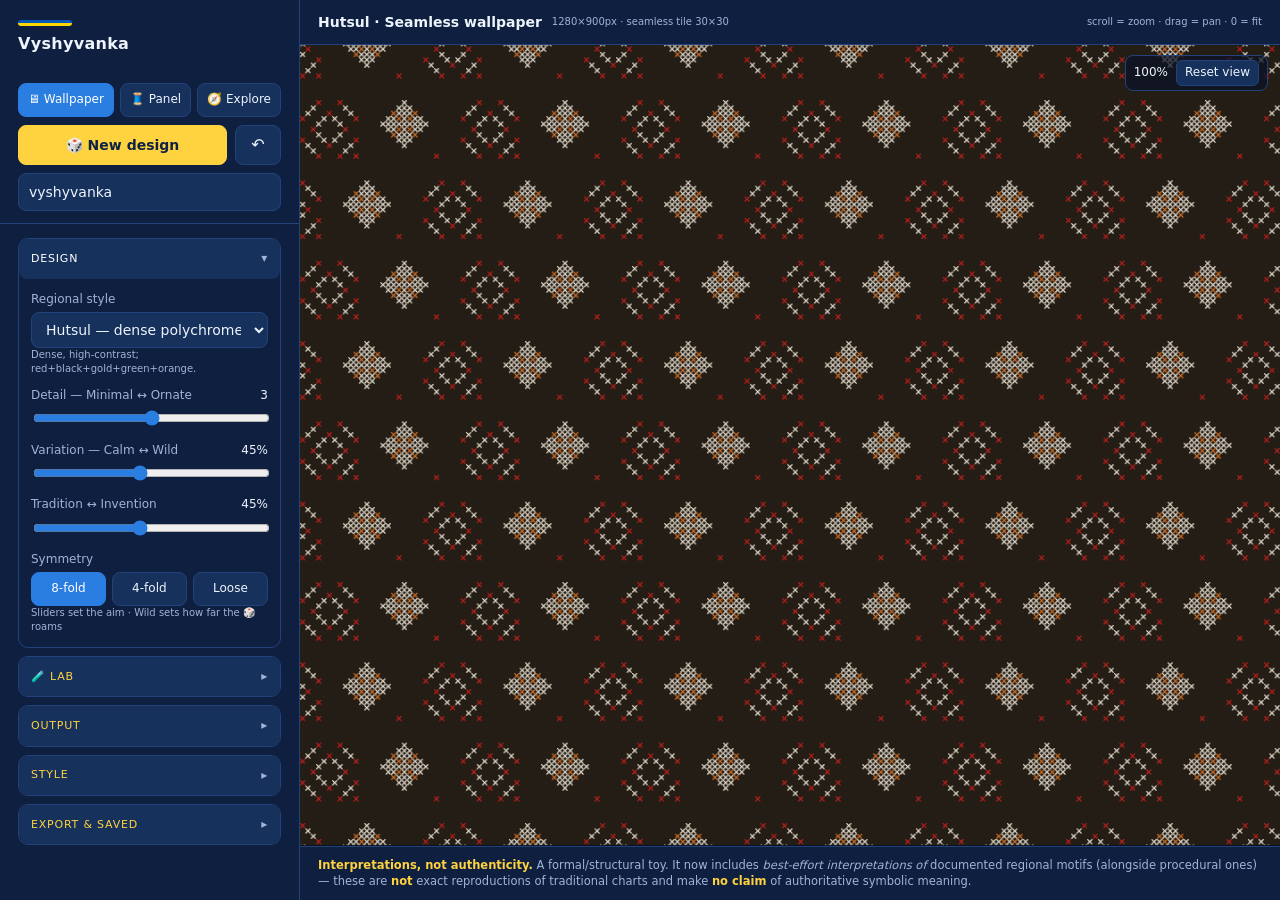
==== index.html @ 0e1c5b54 "feat: surface mode toggle (Wallpaper/Panel/Explore) in the always-visible action bar" ====
<!DOCTYPE html>
<!--
ABOUTME: Single-file procedural "vyshyvanka-style" cross-stitch sprite generator with wallpaper export.
ABOUTME: Generates symmetric counted-thread patterns from geometric primitives + regional palettes. Not a claim of authenticity or meaning.
-->
<html lang="en">
<head>
<meta charset="utf-8" />
<meta name="viewport" content="width=device-width, initial-scale=1" />
<title>Vyshyvanka Wallpaper Generator — formal/structural explorer</title>
<link rel="icon" href="data:image/svg+xml,%3Csvg xmlns='http://www.w3.org/2000/svg' viewBox='0 0 16 16'%3E%3Crect width='16' height='16' fill='%230f1f40'/%3E%3Cpath d='M4 4 12 12 M12 4 4 12' stroke='%23ffd23f' stroke-width='2' stroke-linecap='round' fill='none'/%3E%3C/svg%3E" />
<link rel="stylesheet" href="styles.css" />
</head>
<body>
<aside>
  <button class="drawerClose" id="drawerClose" aria-label="Close controls">✕</button>
  <div class="brand">
    <div class="flagbar"></div>
    <h1>Vyshyvanka</h1>
  </div>

  <div class="actionbar">
    <div class="seg" id="modeSeg" role="radiogroup" aria-label="Mode">
      <button data-mode="wallpaper" class="on">🖥 Wallpaper</button>
      <button data-mode="panel">🧵 Panel</button>
      <button data-mode="explore">🧭 Explore</button>
    </div>
    <div class="row">
      <button class="primary" id="gen">🎲 New design</button>
      <button id="undo" title="Undo last design" aria-label="Undo">↶</button>
    </div>
    <input type="text" id="seed" placeholder="seed — type to reproduce" aria-label="Seed" />
  </div>

  <div class="acc">
    <section class="acc-sec" data-sec="design">
      <button class="acc-h" aria-expanded="true" aria-controls="sec-design">Design</button>
      <div class="acc-b" id="sec-design">
        <label for="region">Regional style</label>
        <select id="region"></select>
        <div class="tag" id="regionNote"></div>
        <label>Detail — Minimal ↔ Ornate <span class="val" id="cxVal"></span></label>
        <input type="range" id="complexity" min="1" max="5" step="1" />
        <label>Variation — Calm ↔ Wild <span class="val" id="vyVal"></span></label>
        <input type="range" id="variety" min="0" max="100" step="1" />
        <label>Tradition ↔ Invention <span class="val" id="trVal"></span></label>
        <input type="range" id="tradition" min="0" max="100" step="1" />
        <label>Symmetry</label>
        <div class="seg" id="symSeg" role="radiogroup" aria-label="Symmetry"></div>
        <div class="tag">Sliders set the aim · Wild sets how far the 🎲 roams</div>
      </div>
    </section>

    <section class="acc-sec" data-sec="lab">
      <button class="acc-h" aria-expanded="false" aria-controls="sec-lab">🧪 Lab</button>
      <div class="acc-b hidden" id="sec-lab">
        <div class="row">
          <button type="button" id="labRandom">🎲 Randomize</button>
          <button type="button" id="labReset">Reset to seed</button>
        </div>
        <div class="tag" style="margin-bottom:6px">Randomize rolls a new genome · Reset returns to seed-driven motifs · editing pins the exact genome.</div>
        <div class="tag" id="labPinned" style="display:none;color:var(--accent2)">🔒 Genome pinned to all field motifs — New design or Reset clears it.</div>
        <label>Layers <span class="val" id="labNLayersVal"></span></label>
        <input type="range" id="labNLayers" min="1" max="4" step="1" />
        <label>Color bands (levels) <span class="val" id="labLevelsVal"></span></label>
        <input type="range" id="labLevels" min="2" max="10" step="1" />
        <div id="labLayers"></div>
      </div>
    </section>

    <section class="acc-sec" data-sec="output">
      <button class="acc-h" aria-expanded="false" aria-controls="sec-output">Output</button>
      <div class="acc-b hidden" id="sec-output">
        <div id="wallControls">
          <label for="res">Resolution</label>
          <select id="res"></select>
          <label>Layout</label>
          <div class="seg" id="layoutSeg" role="radiogroup" aria-label="Layout"></div>
          <label>Motif scale</label>
          <div class="seg" id="scaleSeg" role="radiogroup" aria-label="Motif scale"></div>
        </div>
        <div id="panelControls" class="hidden">
          <label>Panel shape</label>
          <div class="seg" id="shapeSeg" role="radiogroup" aria-label="Panel shape"></div>
        </div>
      </div>
    </section>

    <section class="acc-sec" data-sec="style">
      <button class="acc-h" aria-expanded="false" aria-controls="sec-style">Style</button>
      <div class="acc-b hidden" id="sec-style">
        <label>Stitch style</label>
        <div class="seg" id="styleSeg" role="radiogroup" aria-label="Stitch style">
          <button data-style="x" class="on">✕ Cross-stitch</button>
          <button data-style="sq">▢ Filled</button>
        </div>
        <label>Cloth background</label>
        <div class="seg" id="bgSeg" role="radiogroup" aria-label="Cloth background"></div>
      </div>
    </section>

    <section class="acc-sec" data-sec="export">
      <button class="acc-h" aria-expanded="false" aria-controls="sec-export">Export &amp; saved</button>
      <div class="acc-b hidden" id="sec-export">
        <label>Download</label>
        <div class="row3">
          <button id="png" title="Full-resolution PNG of the current design">⬇ PNG</button>
          <button id="tile" title="The seamless repeating tile (Seamless layout only)">⬇ Tile</button>
          <button id="chart" title="Counted-stitch chart with DMC thread legend">⬇ Chart</button>
        </div>
        <button id="share" class="wide">🔗 Copy share link</button>
        <label>Saved designs</label>
        <button id="save" class="wide">★ Save current to favorites</button>
        <div id="favs" class="favs" aria-label="Saved designs"></div>
        <button id="resetAll" class="wide danger" title="Clear favorites and reset all controls to defaults">↺ Reset all</button>
      </div>
    </section>
  </div>
</aside>

<main>
  <div class="toolbar">
    <button class="menuBtn" id="menuBtn">☰ Controls</button>
    <strong id="title">—</strong>
    <span class="tag" id="dims"></span>
    <div class="spacer"></div>
    <span class="tag" id="hint"></span>
  </div>
  <div class="stage">
    <div class="vphud"><span id="vpZoom">100%</span><button id="vpReset" type="button">Reset view</button></div>
    <div class="frame"><canvas id="cv"></canvas></div>
  </div>
  <div class="disclaimer">
    <b>Interpretations, not authenticity.</b> A formal/structural toy. It now
    includes <i>best-effort interpretations of</i> documented regional motifs
    (alongside procedural ones) — these are <b>not</b> exact reproductions of
    traditional charts and make <b>no claim</b> of authoritative symbolic meaning.
  </div>
  <div id="backdrop"></div>
</main>

<script src="data.js"></script>
<script src="generator.js"></script>
<script src="render.js"></script>
<script src="viewport.js"></script>
<script src="app.js"></script>
</body>
</html>
---- styles.css ----
:root{
    /* Ukrainian flag-inspired UI chrome: azure panels, yellow action */
    --bg:#081226; --panel:#0f1f40; --panel2:#16315c; --ink:#eef4fc;
    --muted:#9fb4d8; --accent:#2a7de1; --accent2:#ffd23f; --line:#21437a;
  }
  *{box-sizing:border-box}
  html,body{margin:0;height:100%}
  body{
    background:var(--bg); color:var(--ink);
    font:14px/1.45 system-ui,Segoe UI,Roboto,sans-serif;
    display:flex; min-height:100vh;
  }
  aside{
    width:300px; flex:0 0 300px; background:var(--panel);
    border-right:1px solid var(--line); padding:18px 18px 28px;
    display:flex; flex-direction:column; gap:14px; overflow:auto;
  }
  h1{font-size:16px; margin:0 0 2px; letter-spacing:.3px}
  fieldset{border:1px solid var(--line); border-radius:10px; padding:12px; margin:0}
  legend{color:var(--accent2); font-size:11px; text-transform:uppercase; letter-spacing:.8px; padding:0 6px}
  label{display:block; font-size:12px; color:var(--muted); margin:10px 0 4px}
  label:first-of-type{margin-top:0}
  select,input[type=text]{
    width:100%; background:var(--panel2); color:var(--ink);
    border:1px solid var(--line); border-radius:8px; padding:8px 10px; font:inherit;
  }
  input[type=range]{width:100%; accent-color:var(--accent)}
  .row{display:flex; gap:8px}
  .row>*{flex:1}
  button{
    background:var(--panel2); color:var(--ink); border:1px solid var(--line);
    border-radius:8px; padding:9px 10px; font:inherit; cursor:pointer; transition:.12s;
  }
  button:hover{border-color:var(--accent); color:#fff}
  button.primary{background:var(--accent2); border-color:var(--accent2); color:#0d2244; font-weight:700}
  button.primary:hover{filter:brightness(1.06); color:#0d2244}
  .seg{display:flex; gap:6px; flex-wrap:wrap}
  .seg button{flex:1 1 auto; padding:7px 6px; font-size:12px}
  .seg button.on{background:var(--accent); border-color:var(--accent); color:#fff}
  .favs{display:flex;gap:6px;flex-wrap:wrap}
  .favs .fav{position:relative;width:54px;height:36px;border:1px solid var(--line);
    border-radius:6px;overflow:hidden;cursor:pointer;padding:0;background:#000}
  .favs .fav img{width:100%;height:100%;object-fit:cover;display:block}
  .favs .fav .rm{position:absolute;top:0;right:0;background:rgba(0,0,0,.6);color:#fff;
    font-size:10px;line-height:1;padding:1px 3px;border:0;border-radius:0 0 0 4px}
.labLayer{border:1px solid var(--line);border-radius:8px;padding:8px;margin-top:6px}
.labLayer>label{margin:0 0 4px}
.labgrid{display:grid;grid-template-columns:1fr 1fr;gap:6px}
.labf{display:flex;flex-direction:column;min-width:0}
.labf span{font-size:9px;color:var(--muted);text-transform:uppercase;letter-spacing:.5px;margin-bottom:2px}
.labf select,.labf input{width:100%;min-width:0;box-sizing:border-box;background:var(--panel2);color:var(--ink);border:1px solid var(--line);border-radius:6px;padding:4px 6px;font:inherit}
.brand{padding-top:2px}
.flagbar{height:6px;width:54px;border-radius:3px;overflow:hidden;margin-bottom:6px;background:linear-gradient(#0057B7 50%,#FFD700 50%)}
.actionbar{position:sticky;top:0;z-index:6;background:var(--panel);margin:0 -18px;padding:12px 18px;border-bottom:1px solid var(--line);display:flex;flex-direction:column;gap:8px}
.actionbar .row{display:flex;gap:8px}
.actionbar #gen{flex:1}
.actionbar #undo{flex:0 0 auto;width:46px;font-size:16px;line-height:1}
.acc{display:flex;flex-direction:column;gap:8px}
.acc-sec{border:1px solid var(--line);border-radius:10px;overflow:hidden}
.acc-h{width:100%;text-align:left;background:var(--panel2);border:0;color:var(--accent2);text-transform:uppercase;letter-spacing:.8px;font-size:11px;padding:11px 12px;display:flex;justify-content:space-between;align-items:center;cursor:pointer}
.acc-h::after{content:"▸";color:var(--muted);font-size:12px}
.acc-h[aria-expanded="true"]::after{content:"▾"}
.acc-h[aria-expanded="true"]{color:#fff;background:var(--panel2)}
.acc-b{padding:12px}
aside{overflow-x:hidden}
.row3{display:flex;gap:6px}
.row3>*{flex:1;padding-left:4px;padding-right:4px;white-space:nowrap}
.wide{width:100%}
#sec-export>label{margin-top:12px}
#sec-export>label:first-child{margin-top:0}
#sec-export #share{margin-top:8px}
#sec-export #favs{margin-top:8px}
button.danger{margin-top:12px;color:var(--muted)}
button.danger:hover{border-color:#c0432e;color:#ffb4a6}
  .val{color:var(--ink); float:right; font-variant-numeric:tabular-nums}
  .tag{font-size:10px; color:var(--muted)}
  .hidden{display:none !important}
  main{flex:1; display:flex; flex-direction:column; min-width:0}
  .toolbar{
    display:flex; align-items:center; gap:10px; padding:12px 18px;
    border-bottom:1px solid var(--line); background:var(--panel);
  }
  .toolbar .spacer{flex:1}
  .stage{
    flex:1; overflow:hidden; display:flex; align-items:center; justify-content:center;
    padding:0; position:relative; background:radial-gradient(circle at 30% 20%, #11244a, #081226 70%);
    touch-action:none;
  }
  .frame{ position:absolute; inset:0; padding:0; background:none; box-shadow:none; border-radius:0; }
  #cv{ position:absolute; top:0; left:0; transform-origin:0 0; touch-action:none; cursor:grab; }
  .stage.grabbing #cv{cursor:grabbing}
  .vphud{position:absolute;top:10px;right:12px;z-index:5;display:flex;gap:8px;align-items:center;
    background:rgba(8,18,38,.7);border:1px solid var(--line);border-radius:8px;padding:4px 8px;font-size:12px;color:var(--ink)}
  .vphud button{background:var(--panel2);color:var(--ink);border:1px solid var(--line);border-radius:6px;padding:3px 8px;cursor:pointer;font:inherit}
  canvas{display:block; border-radius:3px}
  .disclaimer{
    padding:10px 18px; font-size:11.5px; color:var(--muted);
    border-top:1px solid var(--line); background:var(--panel);
  }
  .disclaimer b{color:var(--accent2)}
  .menuBtn{display:none; padding:7px 10px}
  .drawerClose{display:none}
  #backdrop{display:none}
  @media (max-width:820px){
    body{flex-direction:column}
    aside{position:fixed; z-index:30; top:0; left:0; height:100%; width:min(330px,86vw);
          transform:translateX(-100%); transition:transform .22s ease;
          box-shadow:6px 0 30px rgba(0,0,0,.55)}
    body.menu-open aside{transform:translateX(0)}
    .menuBtn{display:inline-flex; align-items:center}
    .drawerClose{display:block; position:absolute; top:10px; right:12px; z-index:2;
                 width:36px; height:36px; padding:0; font-size:16px; line-height:1;
                 background:var(--panel2); border-radius:8px}
    #backdrop{position:fixed; inset:0; background:rgba(0,0,0,.55); z-index:20}
    main{height:100dvh}
    .stage{padding:0}
    .toolbar #title{font-size:13px}
  }
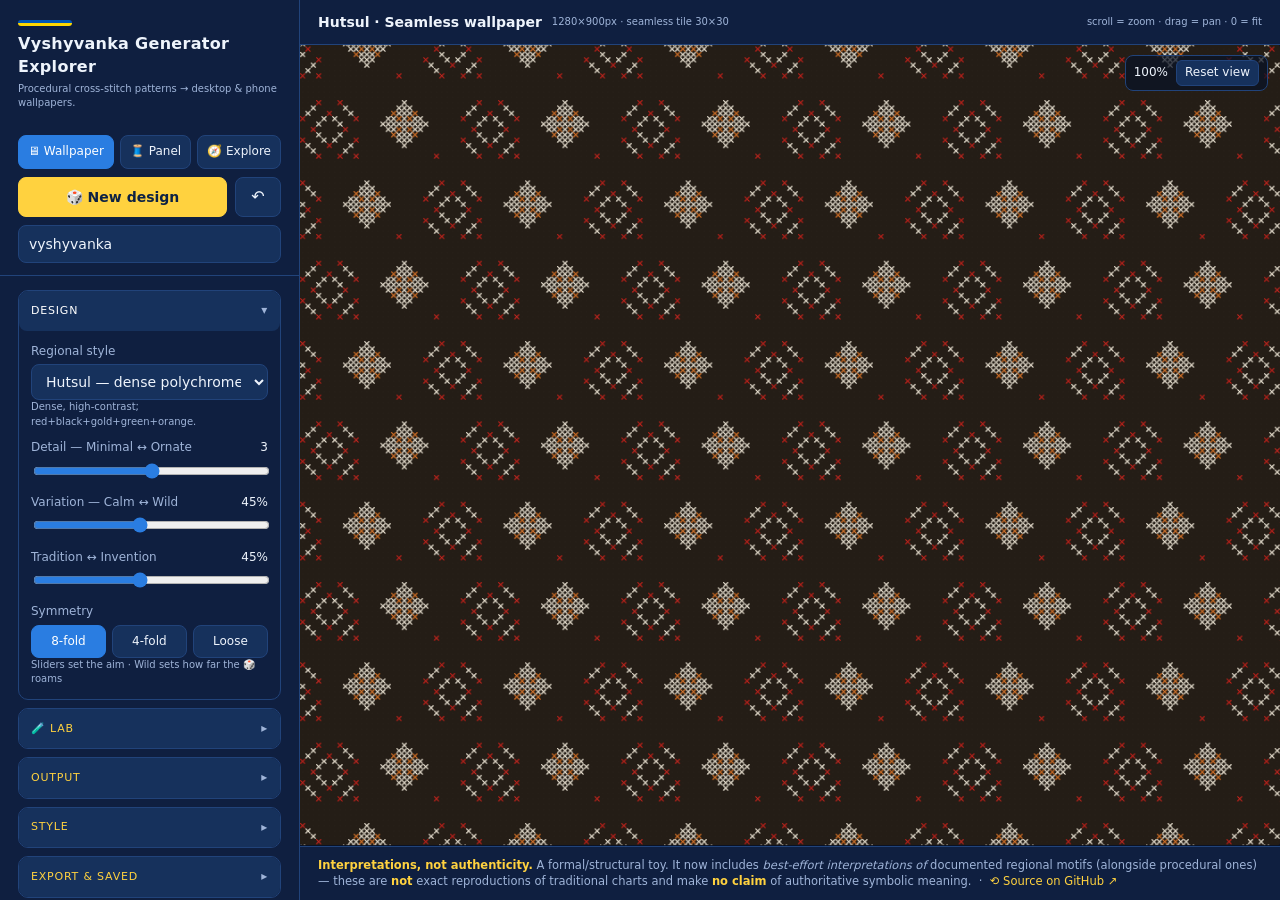
==== commit 743c3c2b: "feat: brand title + subtitle, sidebar version links, GitHub link, solidarity line - Sidebar brand: "" ====
--- a/index.html
+++ b/index.html
@@ -7,7 +7,7 @@
 <head>
 <meta charset="utf-8" />
 <meta name="viewport" content="width=device-width, initial-scale=1" />
-<title>Vyshyvanka Wallpaper Generator — formal/structural explorer</title>
+<title>Vyshyvanka Generator Explorer — procedural cross-stitch patterns</title>
 <link rel="icon" href="data:image/svg+xml,%3Csvg xmlns='http://www.w3.org/2000/svg' viewBox='0 0 16 16'%3E%3Crect width='16' height='16' fill='%230f1f40'/%3E%3Cpath d='M4 4 12 12 M12 4 4 12' stroke='%23ffd23f' stroke-width='2' stroke-linecap='round' fill='none'/%3E%3C/svg%3E" />
 <link rel="stylesheet" href="styles.css" />
 </head>
@@ -16,7 +16,8 @@
   <button class="drawerClose" id="drawerClose" aria-label="Close controls">✕</button>
   <div class="brand">
     <div class="flagbar"></div>
-    <h1>Vyshyvanka</h1>
+    <h1>Vyshyvanka Generator Explorer</h1>
+    <div class="tag">Procedural cross-stitch patterns → desktop &amp; phone wallpapers.</div>
   </div>
 
   <div class="actionbar">
@@ -116,6 +117,11 @@
       </div>
     </section>
   </div>
+
+  <div class="sidefoot">
+    <div class="vers">Previous releases: <a href="v0/">v0</a> · <a href="v1/">v1</a> · <a href="v2/">v2</a> · <a href="v3/">v3</a></div>
+    <div class="solidarity">✊ Fuck Putin · 🇺🇦 Slava Ukraïni</div>
+  </div>
 </aside>
 
 <main>
@@ -135,6 +141,7 @@
     includes <i>best-effort interpretations of</i> documented regional motifs
     (alongside procedural ones) — these are <b>not</b> exact reproductions of
     traditional charts and make <b>no claim</b> of authoritative symbolic meaning.
+    &nbsp;·&nbsp; <a class="ghlink" href="https://github.com/rmdes/Vyshyvanka-generator" target="_blank" rel="noopener">⟲ Source on GitHub ↗</a>
   </div>
   <div id="backdrop"></div>
 </main>
--- a/styles.css
+++ b/styles.css
@@ -98,6 +98,14 @@
     border-top:1px solid var(--line); background:var(--panel);
   }
   .disclaimer b{color:var(--accent2)}
+  .disclaimer a.ghlink{color:var(--accent2); text-decoration:none; white-space:nowrap}
+  .disclaimer a.ghlink:hover{text-decoration:underline}
+  .brand .tag{margin-top:4px; line-height:1.35}
+  .sidefoot{margin-top:auto; padding-top:12px; border-top:1px solid var(--line); display:flex; flex-direction:column; gap:6px}
+  .sidefoot .vers{font-size:11px; color:var(--muted)}
+  .sidefoot .vers a{color:var(--accent); text-decoration:none}
+  .sidefoot .vers a:hover{text-decoration:underline}
+  .sidefoot .solidarity{font-size:11px; font-weight:700; color:var(--accent2); letter-spacing:.3px}
   .menuBtn{display:none; padding:7px 10px}
   .drawerClose{display:none}
   #backdrop{display:none}
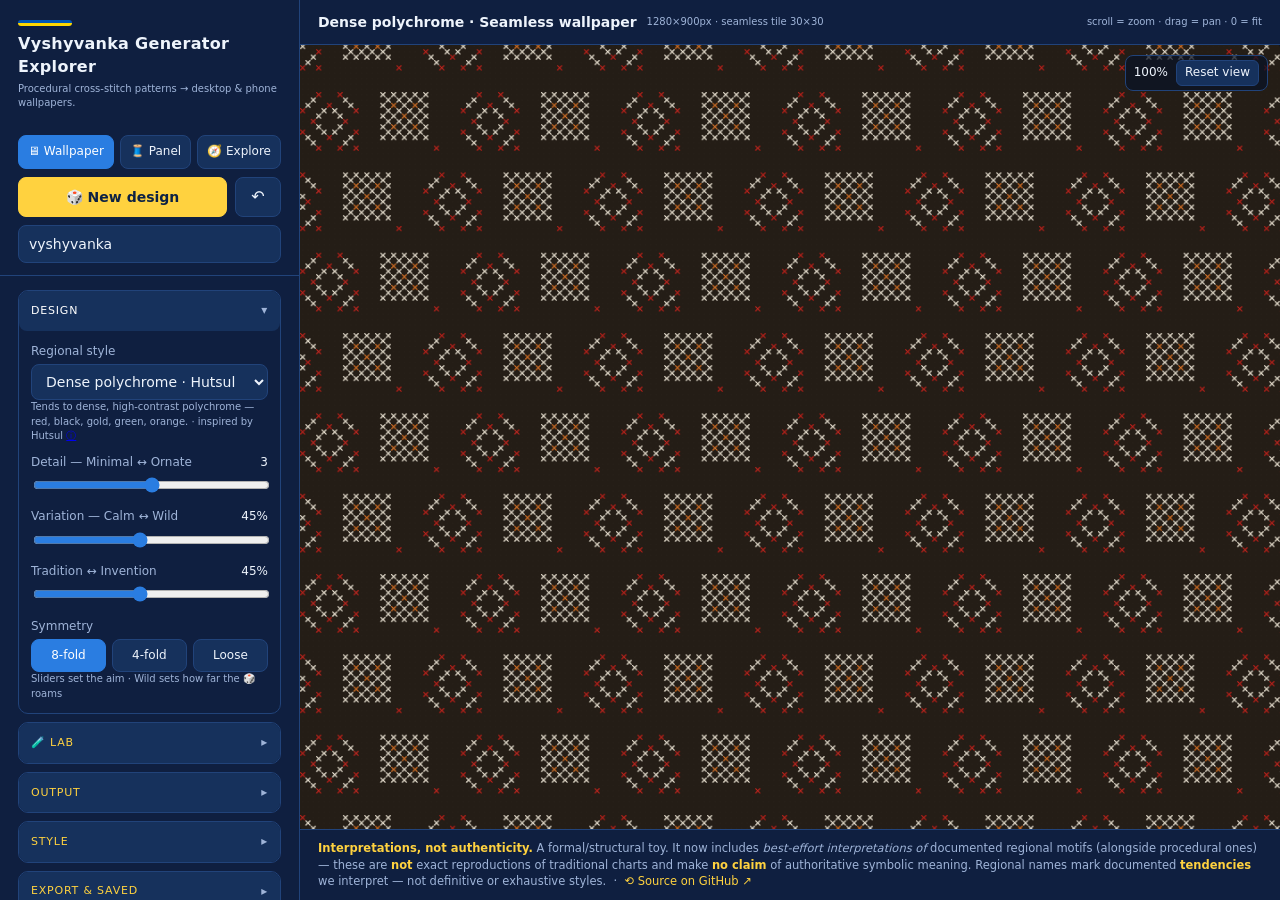
==== commit d3ef9e27: "docs: strengthen regional-tendency framing in disclaimer + README Co-Authored-By: Claude Opus 4.8 (1" ====
--- a/index.html
+++ b/index.html
@@ -141,6 +141,7 @@
     includes <i>best-effort interpretations of</i> documented regional motifs
     (alongside procedural ones) — these are <b>not</b> exact reproductions of
     traditional charts and make <b>no claim</b> of authoritative symbolic meaning.
+    Regional names mark documented <b>tendencies</b> we interpret — not definitive or exhaustive styles.
     &nbsp;·&nbsp; <a class="ghlink" href="https://github.com/rmdes/Vyshyvanka-generator" target="_blank" rel="noopener">⟲ Source on GitHub ↗</a>
   </div>
   <div id="backdrop"></div>
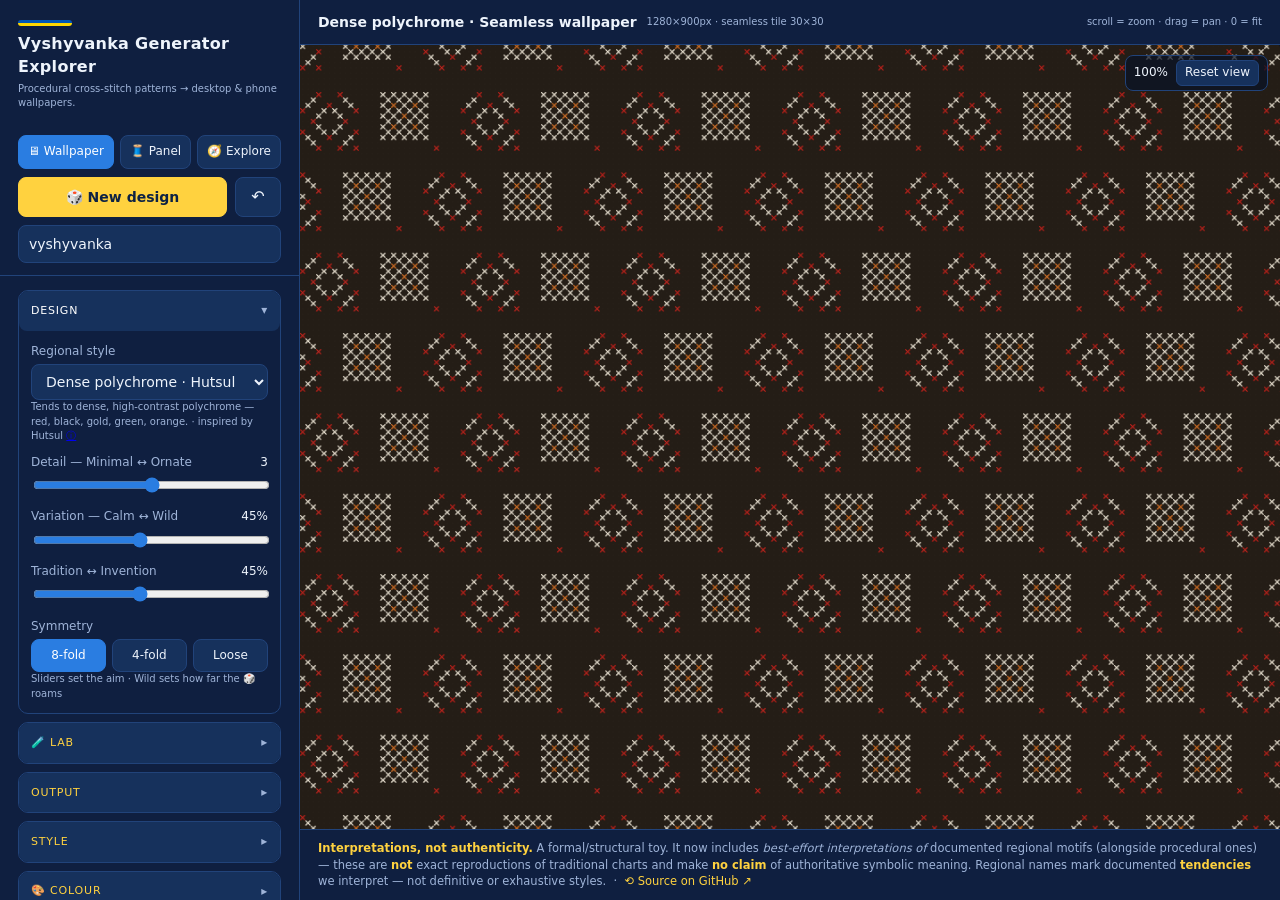
==== commit 8f60bb04: "feat: Colour section — custom cloth picker + per-thread swatches + reset" ====
--- a/index.html
+++ b/index.html
@@ -95,8 +95,19 @@
           <button data-style="x" class="on">✕ Cross-stitch</button>
           <button data-style="sq">▢ Filled</button>
         </div>
+      </div>
+    </section>
+
+    <section class="acc-sec" data-sec="colour">
+      <button class="acc-h" aria-expanded="false" aria-controls="sec-colour">🎨 Colour</button>
+      <div class="acc-b hidden" id="sec-colour">
         <label>Cloth background</label>
         <div class="seg" id="bgSeg" role="radiogroup" aria-label="Cloth background"></div>
+        <label for="bgColor">Custom cloth colour</label>
+        <input type="color" id="bgColor" class="wide" aria-label="Custom cloth colour" />
+        <label>Thread colours</label>
+        <div id="threadSwatches" class="swatches" aria-label="Thread colours"></div>
+        <button id="resetColors" class="wide">↺ Reset colours</button>
       </div>
     </section>
 
--- a/styles.css
+++ b/styles.css
@@ -43,6 +43,9 @@
   .favs .fav img{width:100%;height:100%;object-fit:cover;display:block}
   .favs .fav .rm{position:absolute;top:0;right:0;background:rgba(0,0,0,.6);color:#fff;
     font-size:10px;line-height:1;padding:1px 3px;border:0;border-radius:0 0 0 4px}
+.swatches{display:flex;gap:6px;flex-wrap:wrap;margin-top:2px}
+.swatches input[type=color]{width:34px;height:28px;padding:0;border:1px solid var(--line);border-radius:6px;background:var(--panel2);cursor:pointer}
+#bgColor{height:32px;padding:2px;border:1px solid var(--line);border-radius:8px;background:var(--panel2);cursor:pointer}
 .labLayer{border:1px solid var(--line);border-radius:8px;padding:8px;margin-top:6px}
 .labLayer>label{margin:0 0 4px}
 .labgrid{display:grid;grid-template-columns:1fr 1fr;gap:6px}
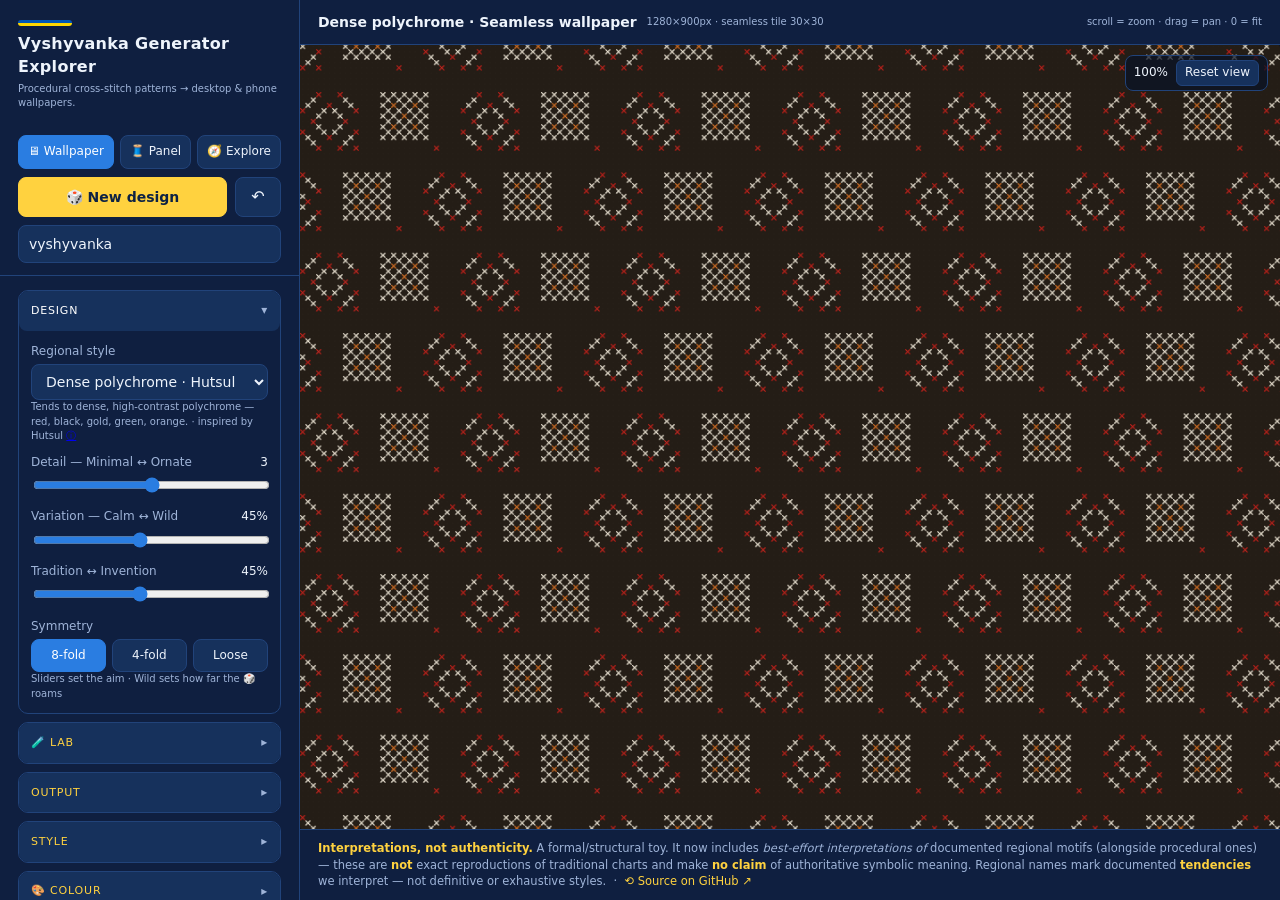
==== commit c4a3bd93: "feat: Arrangement + Spacing controls in Output; Scale + tiling shown in Explore" ====
--- a/index.html
+++ b/index.html
@@ -77,8 +77,16 @@
           <select id="res"></select>
           <label>Layout</label>
           <div class="seg" id="layoutSeg" role="radiogroup" aria-label="Layout"></div>
+        </div>
+        <div id="scaleGroup">
           <label>Motif scale</label>
           <div class="seg" id="scaleSeg" role="radiogroup" aria-label="Motif scale"></div>
+        </div>
+        <div id="latticeGroup">
+          <label>Arrangement</label>
+          <div class="seg" id="latticeSeg" role="radiogroup" aria-label="Motif arrangement"></div>
+          <label>Spacing</label>
+          <div class="seg" id="spacingSeg" role="radiogroup" aria-label="Motif spacing"></div>
         </div>
         <div id="panelControls" class="hidden">
           <label>Panel shape</label>
@@ -108,6 +116,9 @@
         <label>Thread colours</label>
         <div id="threadSwatches" class="swatches" aria-label="Thread colours"></div>
         <button id="resetColors" class="wide">↺ Reset colours</button>
+        <label>Saved palettes</label>
+        <button id="palSave" class="wide">★ Save palette</button>
+        <div id="palettes" class="pals" aria-label="Saved palettes"></div>
       </div>
     </section>
 
--- a/styles.css
+++ b/styles.css
@@ -46,6 +46,12 @@
 .swatches{display:flex;gap:6px;flex-wrap:wrap;margin-top:2px}
 .swatches input[type=color]{width:34px;height:28px;padding:0;border:1px solid var(--line);border-radius:6px;background:var(--panel2);cursor:pointer}
 #bgColor{height:32px;padding:2px;border:1px solid var(--line);border-radius:8px;background:var(--panel2);cursor:pointer}
+.pals{display:flex;flex-direction:column;gap:4px;margin-top:6px}
+.pals .pal{display:flex;align-items:center;gap:6px;background:var(--panel2);border:1px solid var(--line);border-radius:6px;padding:4px 8px}
+.pals .pal .nm{flex:1;cursor:pointer;font-size:12px;white-space:nowrap;overflow:hidden;text-overflow:ellipsis}
+.pals .pal .sw{display:flex;gap:2px}
+.pals .pal .sw i{width:12px;height:12px;border-radius:2px;display:block}
+.pals .pal .rm{background:none;border:0;color:var(--muted);cursor:pointer;padding:0 2px;font-size:12px}
 .labLayer{border:1px solid var(--line);border-radius:8px;padding:8px;margin-top:6px}
 .labLayer>label{margin:0 0 4px}
 .labgrid{display:grid;grid-template-columns:1fr 1fr;gap:6px}
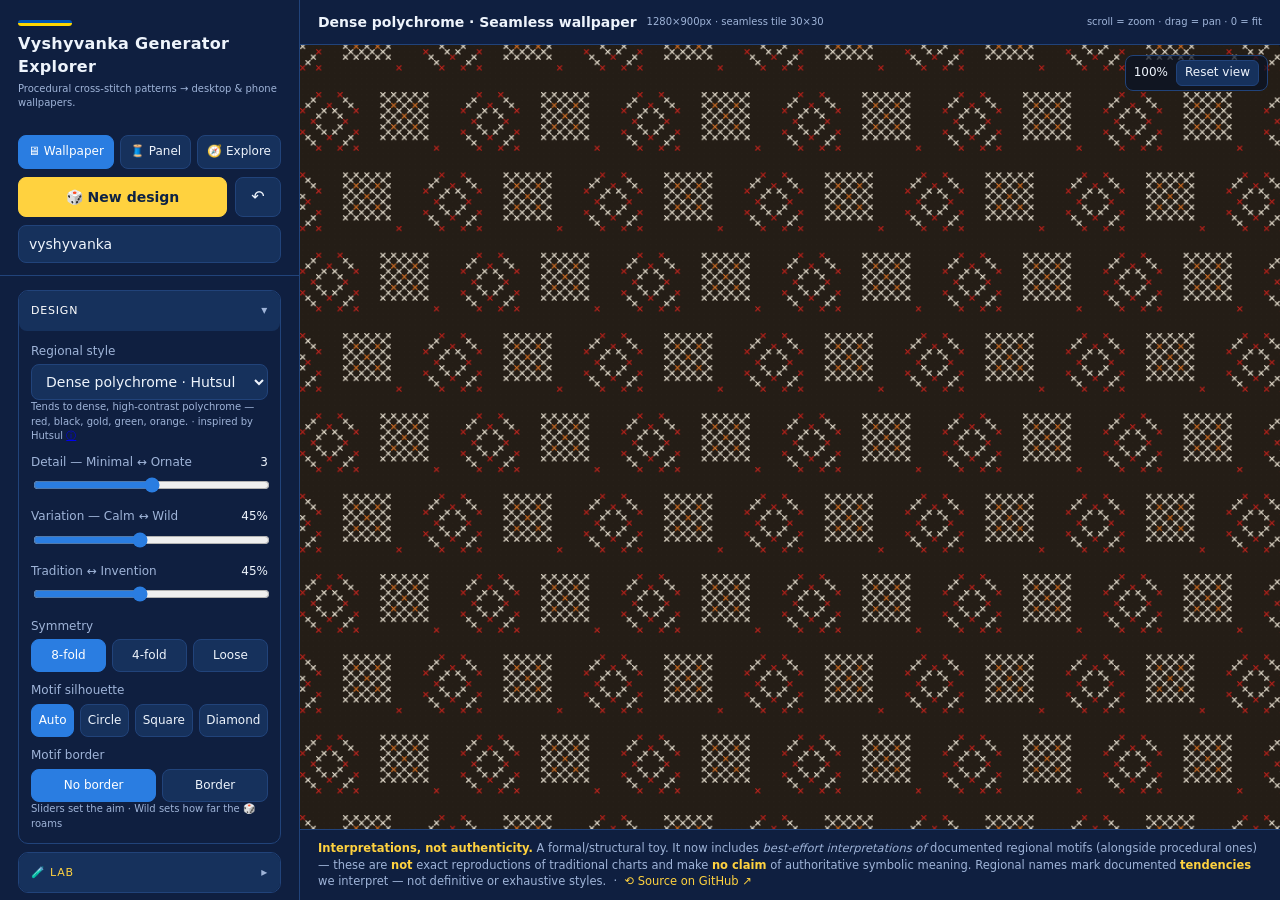
==== commit 03904514: "feat: Motif silhouette + border controls (state, seed-suffix, hash, explore aim, UI) Co-Authored-By:" ====
--- a/index.html
+++ b/index.html
@@ -48,6 +48,10 @@
         <input type="range" id="tradition" min="0" max="100" step="1" />
         <label>Symmetry</label>
         <div class="seg" id="symSeg" role="radiogroup" aria-label="Symmetry"></div>
+        <label>Motif silhouette</label>
+        <div class="seg" id="silhouetteSeg" role="radiogroup" aria-label="Motif silhouette"></div>
+        <label>Motif border</label>
+        <div class="seg" id="borderSeg" role="radiogroup" aria-label="Motif border"></div>
         <div class="tag">Sliders set the aim · Wild sets how far the 🎲 roams</div>
       </div>
     </section>
@@ -91,6 +95,8 @@
         <div id="panelControls" class="hidden">
           <label>Panel shape</label>
           <div class="seg" id="shapeSeg" role="radiogroup" aria-label="Panel shape"></div>
+          <label>Panel size</label>
+          <div class="seg" id="panelSizeSeg" role="radiogroup" aria-label="Panel size"></div>
         </div>
       </div>
     </section>
--- a/styles.css
+++ b/styles.css
@@ -46,6 +46,7 @@
 .swatches{display:flex;gap:6px;flex-wrap:wrap;margin-top:2px}
 .swatches input[type=color]{width:34px;height:28px;padding:0;border:1px solid var(--line);border-radius:6px;background:var(--panel2);cursor:pointer}
 #bgColor{height:32px;padding:2px;border:1px solid var(--line);border-radius:8px;background:var(--panel2);cursor:pointer}
+#scaleGroup label:first-of-type,#latticeGroup label:first-of-type{margin-top:10px}
 .pals{display:flex;flex-direction:column;gap:4px;margin-top:6px}
 .pals .pal{display:flex;align-items:center;gap:6px;background:var(--panel2);border:1px solid var(--line);border-radius:6px;padding:4px 8px}
 .pals .pal .nm{flex:1;cursor:pointer;font-size:12px;white-space:nowrap;overflow:hidden;text-overflow:ellipsis}
